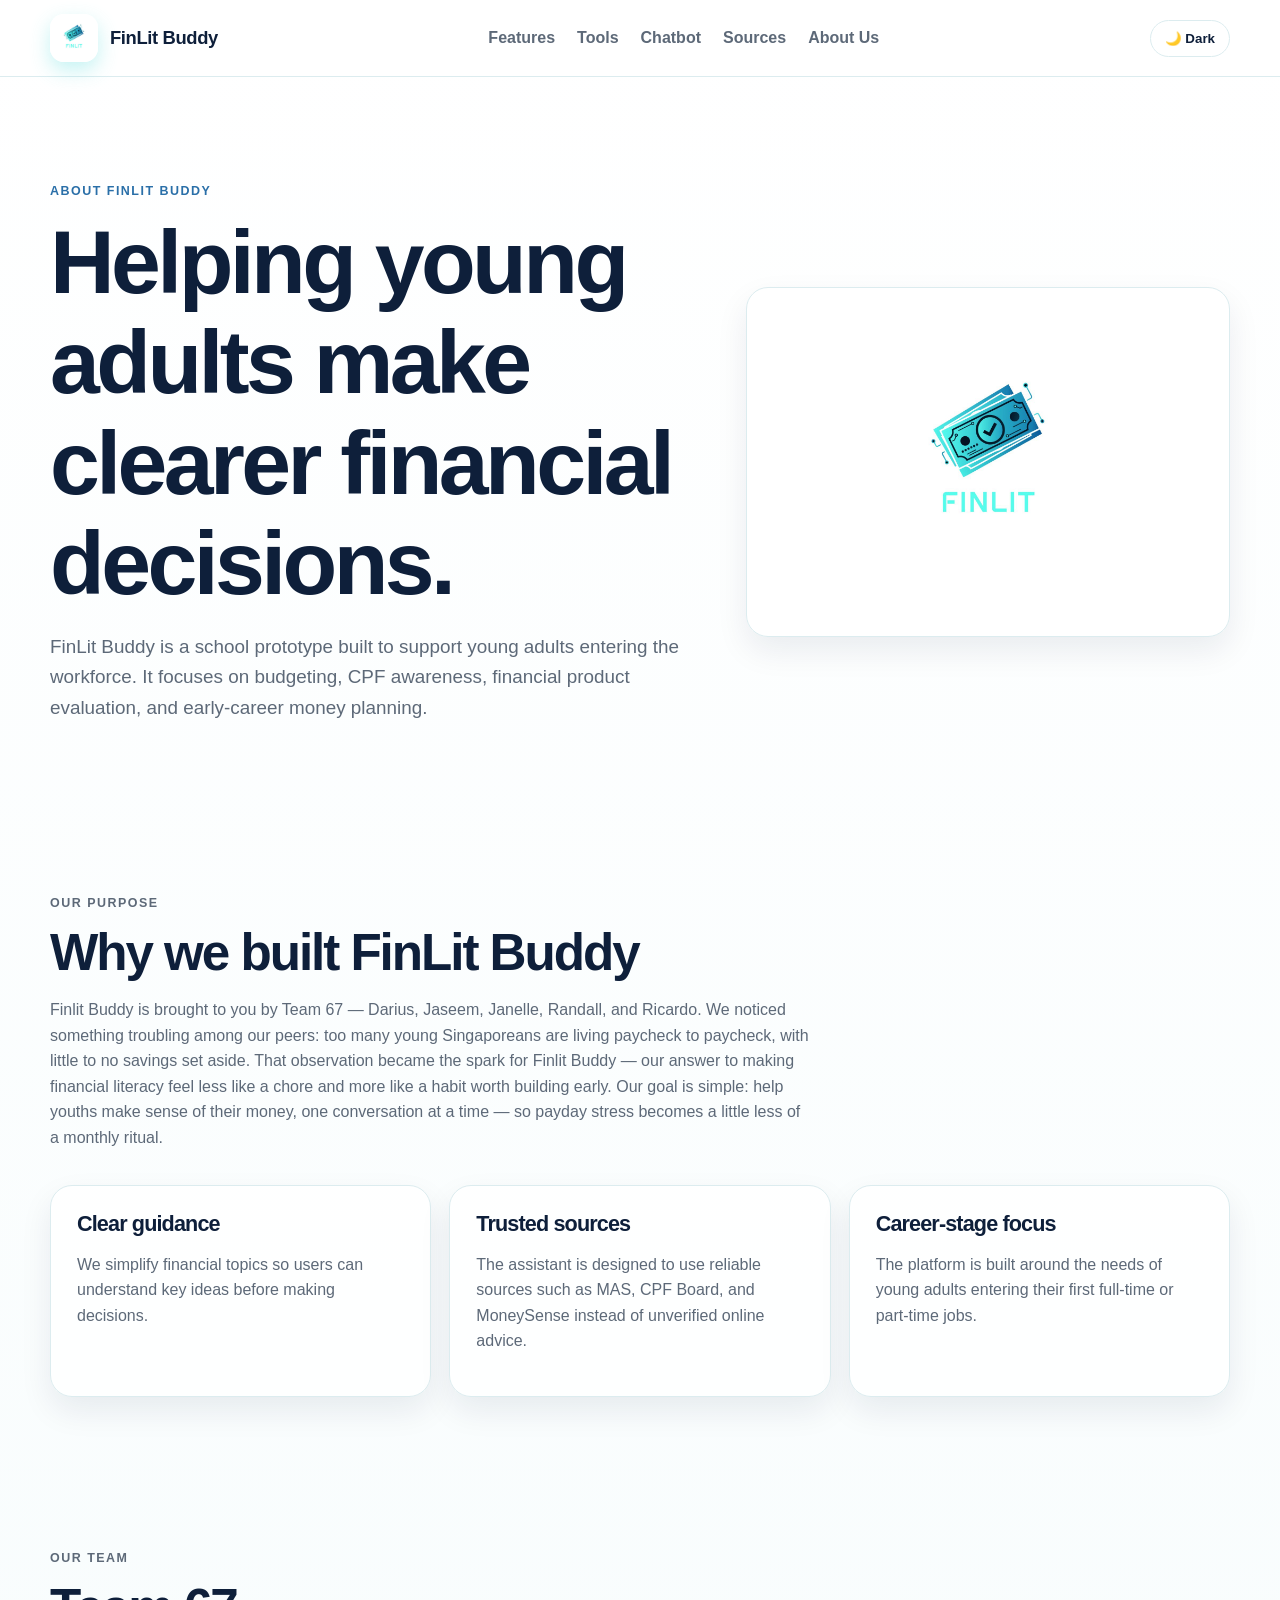
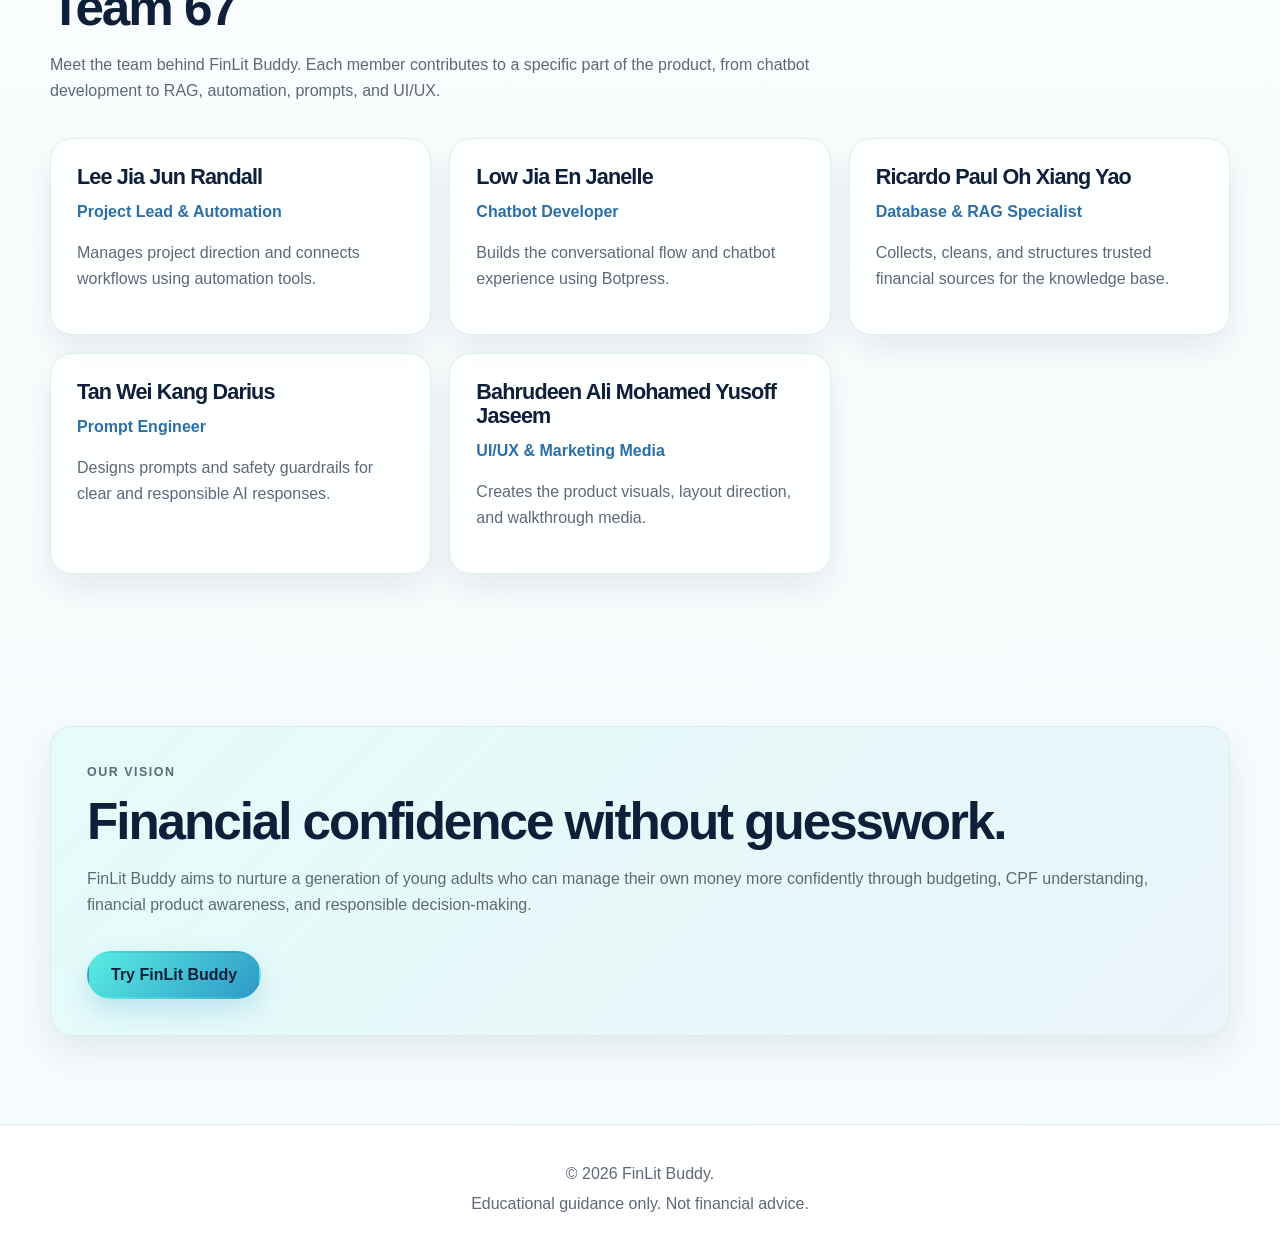
==== about.html @ 97e9ecfb "Initial website commit" ====
<!doctype html>
<html lang="en">
  <head>
    <meta charset="UTF-8" />
    <meta name="viewport" content="width=device-width, initial-scale=1.0" />

    <title>About Us | FinLit Buddy</title>

    <meta
      name="description"
      content="Learn more about FinLit Buddy, a Singapore-focused financial literacy assistant for young adults entering the workforce."
    />

    <link rel="stylesheet" href="styles.css" />
  </head>

  <body>
    <header class="site-header">
      <nav class="navbar">
        <a href="index.html" class="brand">
          <img
            src="assets/finlit-logo.jpg"
            alt="FinLit Buddy logo"
            class="brand-logo"
          />
          <span>FinLit Buddy</span>
        </a>

        <div class="nav-links" id="navLinks">
          <a href="index.html#features">Features</a>
          <a href="index.html#tools">Tools</a>
          <a href="index.html#chatbot">Chatbot</a>
          <a href="index.html#sources">Sources</a>
          <a href="about.html">About Us</a>
        </div>

        <button
          class="theme-toggle"
          id="themeToggle"
          type="button"
          aria-label="Toggle dark mode"
        >
          🌙 Dark
        </button>

        <button
          class="nav-toggle"
          id="navToggle"
          type="button"
          aria-label="Toggle navigation"
        >
          ☰
        </button>
      </nav>
    </header>

    <main>
      <section class="section about-hero">
        <div class="about-hero-content">
          <p class="eyebrow">About FinLit Buddy</p>

          <h1>Helping young adults make clearer financial decisions.</h1>

          <p class="hero-text">
            FinLit Buddy is a school prototype built to support young adults
            entering the workforce. It focuses on budgeting, CPF awareness,
            financial product evaluation, and early-career money planning.
          </p>
        </div>

        <div class="about-logo-card">
          <img src="assets/finlit-logo.jpg" alt="FinLit Buddy logo" />
        </div>
      </section>

      <section class="section about-section">
        <div class="section-heading">
          <p class="eyebrow">Our purpose</p>

          <h2>Why we built FinLit Buddy</h2>

          <p>
            Finlit Buddy is brought to you by Team 67 — Darius, Jaseem, Janelle,
            Randall, and Ricardo. We noticed something troubling among our
            peers: too many young Singaporeans are living paycheck to paycheck,
            with little to no savings set aside. That observation became the
            spark for Finlit Buddy — our answer to making financial literacy
            feel less like a chore and more like a habit worth building early.
            Our goal is simple: help youths make sense of their money, one
            conversation at a time — so payday stress becomes a little less of a
            monthly ritual.
          </p>
        </div>

        <div class="value-grid">
          <article class="value-card">
            <h3>Clear guidance</h3>
            <p>
              We simplify financial topics so users can understand key ideas
              before making decisions.
            </p>
          </article>

          <article class="value-card">
            <h3>Trusted sources</h3>
            <p>
              The assistant is designed to use reliable sources such as MAS, CPF
              Board, and MoneySense instead of unverified online advice.
            </p>
          </article>

          <article class="value-card">
            <h3>Career-stage focus</h3>
            <p>
              The platform is built around the needs of young adults entering
              their first full-time or part-time jobs.
            </p>
          </article>
        </div>
      </section>

      <section class="section about-section">
        <div class="section-heading">
          <p class="eyebrow">Our team</p>

          <h2>Team 67</h2>

          <p>
            Meet the team behind FinLit Buddy. Each member contributes to a
            specific part of the product, from chatbot development to RAG,
            automation, prompts, and UI/UX.
          </p>
        </div>

        <div class="team-grid">
          <article class="team-card">
            <h3>Lee Jia Jun Randall</h3>
            <p class="team-role">Project Lead & Automation</p>
            <p>
              Manages project direction and connects workflows using automation
              tools.
            </p>
          </article>

          <article class="team-card">
            <h3>Low Jia En Janelle</h3>
            <p class="team-role">Chatbot Developer</p>
            <p>
              Builds the conversational flow and chatbot experience using
              Botpress.
            </p>
          </article>

          <article class="team-card">
            <h3>Ricardo Paul Oh Xiang Yao</h3>
            <p class="team-role">Database & RAG Specialist</p>
            <p>
              Collects, cleans, and structures trusted financial sources for the
              knowledge base.
            </p>
          </article>

          <article class="team-card">
            <h3>Tan Wei Kang Darius</h3>
            <p class="team-role">Prompt Engineer</p>
            <p>
              Designs prompts and safety guardrails for clear and responsible AI
              responses.
            </p>
          </article>

          <article class="team-card">
            <h3>Bahrudeen Ali Mohamed Yusoff Jaseem</h3>
            <p class="team-role">UI/UX & Marketing Media</p>
            <p>
              Creates the product visuals, layout direction, and walkthrough
              media.
            </p>
          </article>
        </div>
      </section>

      <section class="section about-section">
        <div class="mission-box">
          <p class="eyebrow">Our vision</p>

          <h2>Financial confidence without guesswork.</h2>

          <p>
            FinLit Buddy aims to nurture a generation of young adults who can
            manage their own money more confidently through budgeting, CPF
            understanding, financial product awareness, and responsible
            decision-making.
          </p>

          <a href="index.html#chatbot" class="btn btn-primary"
            >Try FinLit Buddy</a
          >
        </div>
      </section>
    </main>

    <footer class="site-footer">
      <p>© 2026 FinLit Buddy.</p>
      <p>Educational guidance only. Not financial advice.</p>
    </footer>

    <script src="script.js"></script>
  </body>
</html>
---- styles.css ----
:root {
  --primary: #59EDE2;
  --secondary: #3FD8D8;
  --accent: #2E98C7;
  --accent-dark: #2A6FA8;
  --text-dark: #0E1F3A;
  --text-muted: #5D6978;
  --bg-light: #F4FBFC;
  --bg-soft: #E9F8FA;
  --white: #FFFFFF;
  --line: #DCECEF;
  --shadow: 0 18px 45px rgba(14, 31, 58, 0.12);
  --radius: 22px;
}

[data-theme="dark"] {
  --primary: #59EDE2;
  --secondary: #3FD8D8;
  --accent: #2E98C7;
  --accent-dark: #7ADFFF;
  --text-dark: #F4FBFC;
  --text-muted: #B8C5D1;
  --bg-light: #07111F;
  --bg-soft: #102A3A;
  --white: #0B1728;
  --line: rgba(89, 237, 226, 0.18);
  --shadow: 0 18px 45px rgba(0, 0, 0, 0.35);
}

* {
  box-sizing: border-box;
}

html {
  scroll-behavior: smooth;
}

body {
  margin: 0;
  font-family: Arial, Helvetica, sans-serif;
  background: linear-gradient(180deg, #ffffff 0%, var(--bg-light) 100%);
  color: var(--text-dark);
  line-height: 1.6;
}

[data-theme="dark"] body {
  background: linear-gradient(180deg, #06111F 0%, #0B1728 100%);
}

a {
  color: inherit;
  text-decoration: none;
}

img {
  max-width: 100%;
}

.site-header {
  position: sticky;
  top: 0;
  z-index: 20;
  background: rgba(255, 255, 255, 0.88);
  backdrop-filter: blur(16px);
  border-bottom: 1px solid var(--line);
}

[data-theme="dark"] .site-header {
  background: rgba(11, 23, 40, 0.9);
}

.navbar {
  width: min(1180px, calc(100% - 32px));
  margin: 0 auto;
  min-height: 76px;
  display: flex;
  align-items: center;
  justify-content: space-between;
  gap: 16px;
}

.brand {
  display: flex;
  align-items: center;
  gap: 12px;
  font-weight: 800;
  font-size: 1.15rem;
  letter-spacing: -0.02em;
}

.brand-logo {
  width: 48px;
  height: 48px;
  object-fit: cover;
  border-radius: 14px;
  box-shadow: 0 8px 20px rgba(63, 216, 216, 0.3);
}

.nav-links {
  display: flex;
  align-items: center;
  gap: 22px;
  font-weight: 700;
  color: var(--text-muted);
}

.nav-links a:hover {
  color: var(--accent-dark);
}

.nav-toggle {
  display: none;
  border: 0;
  background: var(--bg-soft);
  color: var(--text-dark);
  font-size: 1.35rem;
  padding: 8px 12px;
  border-radius: 12px;
  cursor: pointer;
}

.theme-toggle {
  border: 1px solid var(--line);
  background: var(--white);
  color: var(--text-dark);
  font-weight: 800;
  padding: 10px 14px;
  border-radius: 999px;
  cursor: pointer;
  transition: 0.2s ease;
  white-space: nowrap;
}

.theme-toggle:hover {
  background: var(--bg-soft);
  transform: translateY(-1px);
}

.section {
  width: min(1180px, calc(100% - 32px));
  margin: 0 auto;
  padding: 88px 0;
}

.hero {
  display: grid;
  grid-template-columns: 1.1fr 0.9fr;
  gap: 56px;
  align-items: center;
  min-height: calc(100vh - 76px);
}

.eyebrow {
  margin: 0 0 10px;
  text-transform: uppercase;
  letter-spacing: 0.12em;
  font-weight: 800;
  font-size: 0.78rem;
  color: var(--accent-dark);
}

h1,
h2,
h3 {
  line-height: 1.12;
  margin: 0;
  letter-spacing: -0.04em;
}

h1 {
  font-size: clamp(2.7rem, 7vw, 5.6rem);
  max-width: 850px;
}

h2 {
  font-size: clamp(2rem, 4vw, 3.4rem);
}

h3 {
  font-size: 1.35rem;
}

.hero-text,
.section-heading p,
.feature-card p,
.tool-card p,
.source-card p,
.embed-card p,
.hero-card p,
.site-footer p,
.value-card p,
.team-card p,
.mission-box p {
  color: var(--text-muted);
}

.hero-text {
  font-size: 1.18rem;
  max-width: 700px;
}

.hero-actions {
  display: flex;
  gap: 14px;
  flex-wrap: wrap;
  margin-top: 30px;
}

.btn {
  display: inline-flex;
  justify-content: center;
  align-items: center;
  min-height: 48px;
  padding: 0 22px;
  border-radius: 999px;
  border: 2px solid transparent;
  font-weight: 800;
  cursor: pointer;
  transition: 0.2s ease;
}

.btn-primary {
  background: linear-gradient(135deg, var(--primary), var(--accent));
  color: #0E1F3A;
  box-shadow: 0 12px 28px rgba(46, 152, 199, 0.22);
}

.btn-primary:hover {
  transform: translateY(-2px);
  box-shadow: 0 16px 34px rgba(46, 152, 199, 0.28);
}

.btn-outline {
  border-color: var(--accent);
  color: var(--accent-dark);
  background: var(--white);
}

[data-theme="dark"] .btn-outline {
  background: transparent;
  color: var(--primary);
}

.btn-outline:hover {
  background: var(--bg-soft);
}

.full-width {
  width: 100%;
}

.hero-card,
.feature-card,
.tool-card,
.source-card,
.embed-card,
.rag-box,
.chat-preview,
.value-card,
.team-card,
.about-logo-card,
.mission-box {
  background: rgba(255, 255, 255, 0.9);
  border: 1px solid var(--line);
  border-radius: var(--radius);
  box-shadow: 0 14px 32px rgba(14, 31, 58, 0.08);
}

[data-theme="dark"] .hero-card,
[data-theme="dark"] .feature-card,
[data-theme="dark"] .tool-card,
[data-theme="dark"] .source-card,
[data-theme="dark"] .embed-card,
[data-theme="dark"] .rag-box,
[data-theme="dark"] .chat-preview,
[data-theme="dark"] .value-card,
[data-theme="dark"] .team-card,
[data-theme="dark"] .about-logo-card,
[data-theme="dark"] .mission-box {
  background: rgba(11, 23, 40, 0.92);
}

.hero-card {
  padding: 34px;
  position: relative;
  overflow: hidden;
}

.hero-card::before {
  content: "";
  position: absolute;
  width: 260px;
  height: 260px;
  right: -90px;
  top: -90px;
  background: radial-gradient(circle, rgba(89, 237, 226, 0.45), transparent 65%);
}

.hero-card img {
  display: block;
  width: min(360px, 100%);
  margin: 0 auto 24px;
  border-radius: 24px;
}

.section-heading {
  max-width: 760px;
  margin-bottom: 34px;
}

.feature-grid,
.source-grid,
.value-grid {
  display: grid;
  gap: 18px;
}

.feature-grid {
  grid-template-columns: repeat(4, 1fr);
}

.source-grid,
.value-grid {
  grid-template-columns: repeat(3, 1fr);
}

.feature-card,
.source-card,
.value-card,
.team-card {
  padding: 26px;
}

.icon {
  width: 52px;
  height: 52px;
  display: grid;
  place-items: center;
  border-radius: 16px;
  background: var(--bg-soft);
  margin-bottom: 18px;
  font-size: 1.5rem;
}

.split-section {
  background:
    radial-gradient(circle at 12% 20%, rgba(89, 237, 226, 0.24), transparent 28%),
    radial-gradient(circle at 90% 10%, rgba(46, 152, 199, 0.16), transparent 26%);
}

.tool-grid {
  display: grid;
  grid-template-columns: repeat(2, 1fr);
  gap: 20px;
}

.tool-card {
  padding: 28px;
}

label {
  display: block;
  margin-top: 18px;
  margin-bottom: 8px;
  font-weight: 800;
}

input,
textarea {
  width: 100%;
  border: 1px solid var(--line);
  border-radius: 14px;
  padding: 14px 16px;
  font: inherit;
  color: var(--text-dark);
  background: #fbfeff;
  outline: none;
}

[data-theme="dark"] input,
[data-theme="dark"] textarea {
  background: #07111F;
  color: var(--text-dark);
}

input:focus,
textarea:focus {
  border-color: var(--accent);
  box-shadow: 0 0 0 4px rgba(89, 237, 226, 0.18);
}

.tool-card .btn {
  margin-top: 18px;
}

.result-box {
  margin-top: 18px;
  padding: 18px;
  border-radius: 16px;
  background: var(--bg-soft);
  color: var(--text-dark);
  min-height: 72px;
  border: 1px solid rgba(63, 216, 216, 0.3);
}

.chatbot-section {
  padding-top: 70px;
}

.chatbot-layout {
  display: grid;
  grid-template-columns: 0.85fr 1.15fr;
  gap: 24px;
  align-items: stretch;
}

.chat-preview,
.embed-card {
  padding: 28px;
}

.chat-window {
  min-height: 420px;
  border-radius: 22px;
  background: linear-gradient(180deg, #f7feff, #eefbfd);
  border: 1px solid var(--line);
  padding: 18px;
}

[data-theme="dark"] .chat-window {
  background: linear-gradient(180deg, #102A3A, #07111F);
}

.chat-header {
  display: flex;
  align-items: center;
  gap: 10px;
  padding-bottom: 16px;
  border-bottom: 1px solid var(--line);
  margin-bottom: 18px;
}

.status-dot {
  width: 12px;
  height: 12px;
  background: var(--primary);
  border-radius: 999px;
  box-shadow: 0 0 0 6px rgba(89, 237, 226, 0.18);
}

.chat-message {
  max-width: 88%;
  padding: 14px 16px;
  border-radius: 18px;
  margin-bottom: 14px;
}

.chat-message.bot {
  background: var(--white);
  border: 1px solid var(--line);
}

.chat-message.user {
  margin-left: auto;
  background: var(--accent-dark);
  color: var(--white);
}

.botpress-container {
  min-height: 420px;
  border: 2px dashed rgba(46, 152, 199, 0.35);
  border-radius: 22px;
  background:
    linear-gradient(135deg, rgba(89, 237, 226, 0.08), rgba(46, 152, 199, 0.08)),
    var(--white);
  display: grid;
  place-items: center;
  text-align: center;
  padding: 28px;
}

[data-theme="dark"] .botpress-container {
  background:
    linear-gradient(135deg, rgba(89, 237, 226, 0.08), rgba(46, 152, 199, 0.12)),
    #07111F;
}

.placeholder-text {
  max-width: 360px;
}

.rag-box {
  margin-top: 22px;
  padding: 28px;
}

.table-wrap {
  overflow-x: auto;
  margin-top: 18px;
}

table {
  width: 100%;
  border-collapse: collapse;
  min-width: 720px;
  background: var(--white);
  border-radius: 14px;
  overflow: hidden;
}

[data-theme="dark"] table {
  background: #0B1728;
}

th,
td {
  text-align: left;
  padding: 16px;
  border-bottom: 1px solid var(--line);
}

th {
  background: var(--bg-soft);
  color: var(--text-dark);
}

[data-theme="dark"] th {
  background: #102A3A;
}

td {
  color: var(--text-muted);
}

/* About page */
.about-hero {
  display: grid;
  grid-template-columns: 1.15fr 0.85fr;
  gap: 42px;
  align-items: center;
  padding-top: 105px;
}

.about-logo-card {
  padding: 34px;
  text-align: center;
}

.about-logo-card img {
  width: min(340px, 100%);
  border-radius: 26px;
}

.about-section {
  padding-top: 64px;
}

.team-grid {
  display: grid;
  grid-template-columns: repeat(3, 1fr);
  gap: 18px;
}

.team-role {
  color: var(--accent-dark) !important;
  font-weight: 800;
  margin: 10px 0;
}

.mission-box {
  padding: 36px;
  background:
    linear-gradient(135deg, rgba(89, 237, 226, 0.16), rgba(46, 152, 199, 0.10)),
    var(--white);
}

[data-theme="dark"] .mission-box {
  background:
    linear-gradient(135deg, rgba(89, 237, 226, 0.08), rgba(46, 152, 199, 0.10)),
    rgba(11, 23, 40, 0.92);
}

.mission-box .btn {
  margin-top: 18px;
}

.site-footer {
  border-top: 1px solid var(--line);
  padding: 32px 16px;
  text-align: center;
  background: var(--white);
}

[data-theme="dark"] .site-footer {
  background: #07111F;
}

.site-footer p {
  margin: 4px 0;
}

code {
  background: var(--bg-soft);
  padding: 3px 7px;
  border-radius: 7px;
  color: var(--accent-dark);
}

@media (max-width: 980px) {
  .navbar {
    gap: 12px;
  }

  .nav-links {
    gap: 14px;
    font-size: 0.92rem;
  }
}

@media (max-width: 920px) {
  .hero,
  .chatbot-layout,
  .tool-grid,
  .about-hero {
    grid-template-columns: 1fr;
  }

  .feature-grid {
    grid-template-columns: repeat(2, 1fr);
  }

  .source-grid,
  .value-grid,
  .team-grid {
    grid-template-columns: repeat(2, 1fr);
  }

  .hero {
    min-height: auto;
    padding-top: 70px;
  }
}

@media (max-width: 720px) {
  .nav-toggle {
    display: inline-flex;
  }

  .nav-links {
    position: absolute;
    top: 76px;
    left: 16px;
    right: 16px;
    display: none;
    flex-direction: column;
    align-items: flex-start;
    background: var(--white);
    border: 1px solid var(--line);
    border-radius: 18px;
    padding: 18px;
    box-shadow: var(--shadow);
  }

  [data-theme="dark"] .nav-links {
    background: var(--white);
  }

  .nav-links.active {
    display: flex;
  }

  .theme-toggle {
    margin-left: auto;
    padding: 8px 12px;
  }

  .section {
    padding: 64px 0;
  }

  .feature-grid,
  .source-grid,
  .value-grid,
  .team-grid {
    grid-template-columns: 1fr;
  }

  .hero-actions {
    flex-direction: column;
  }

  .btn {
    width: 100%;
  }
}
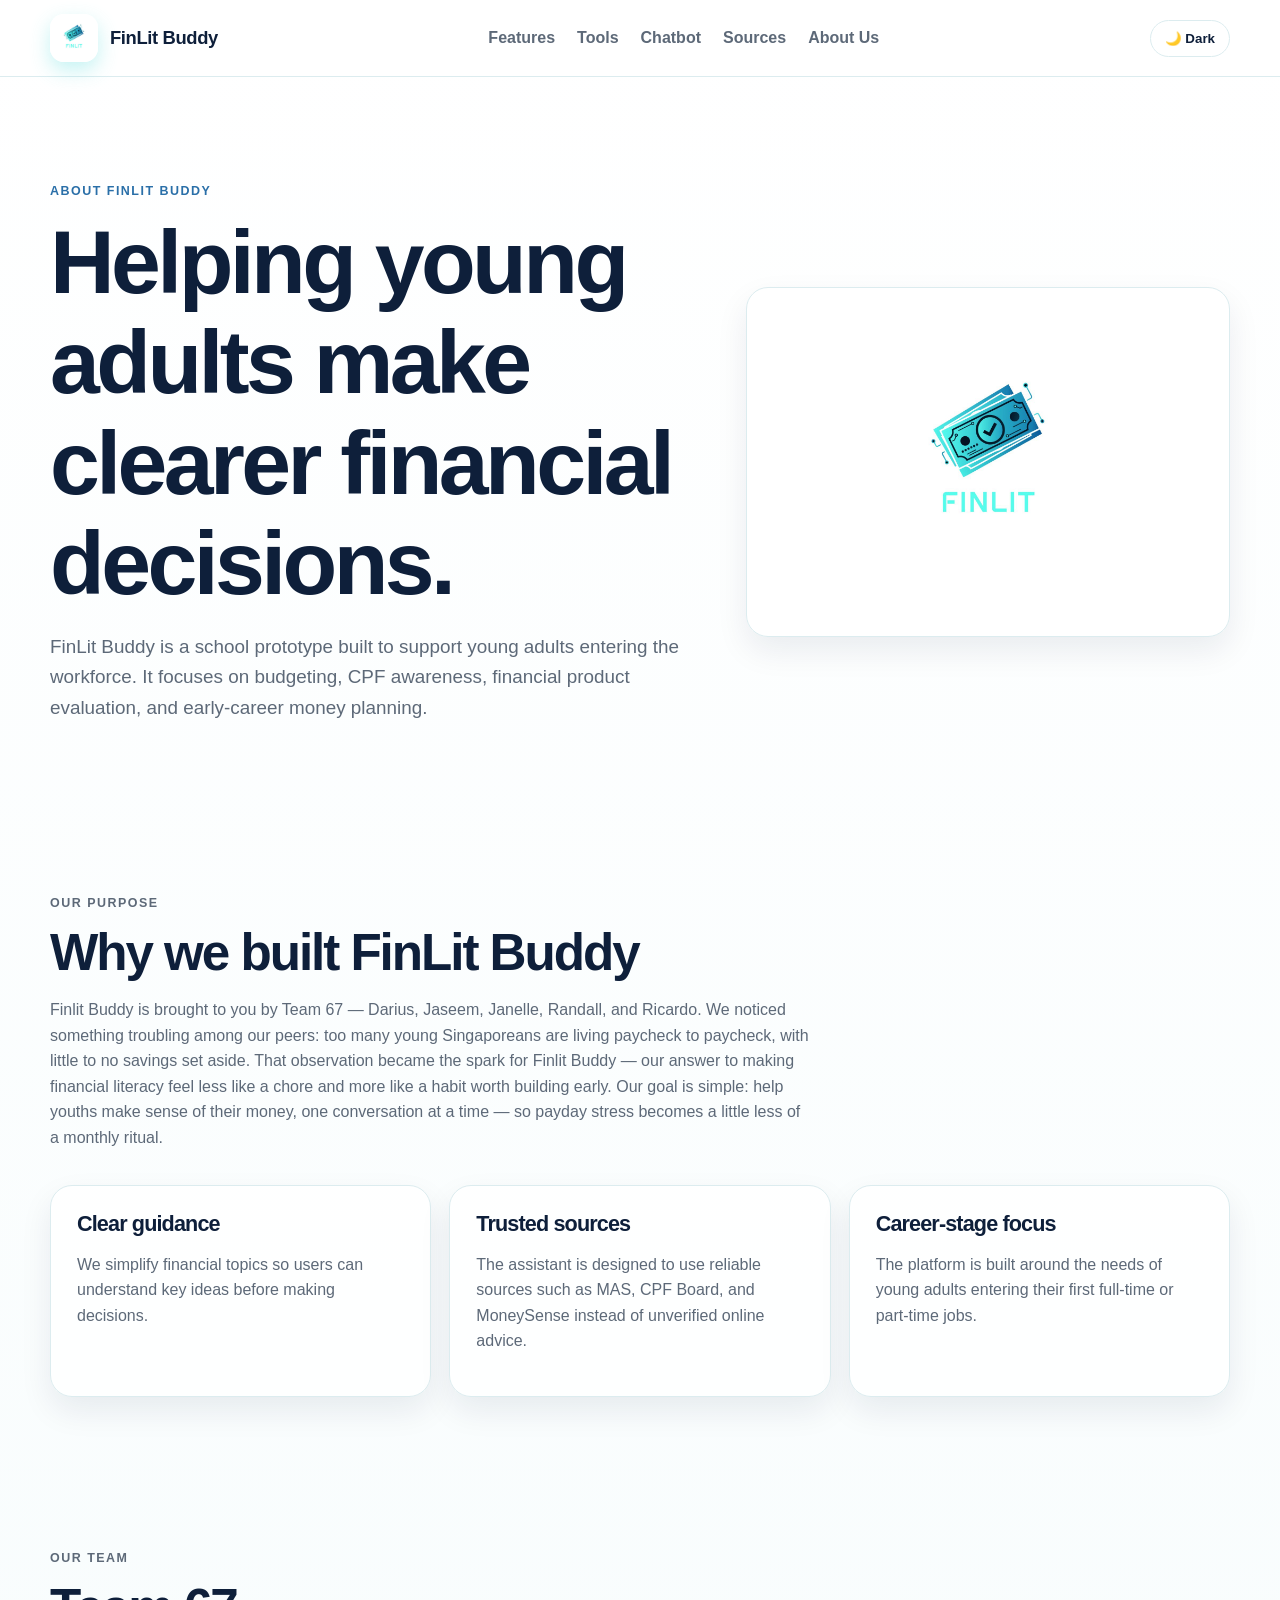
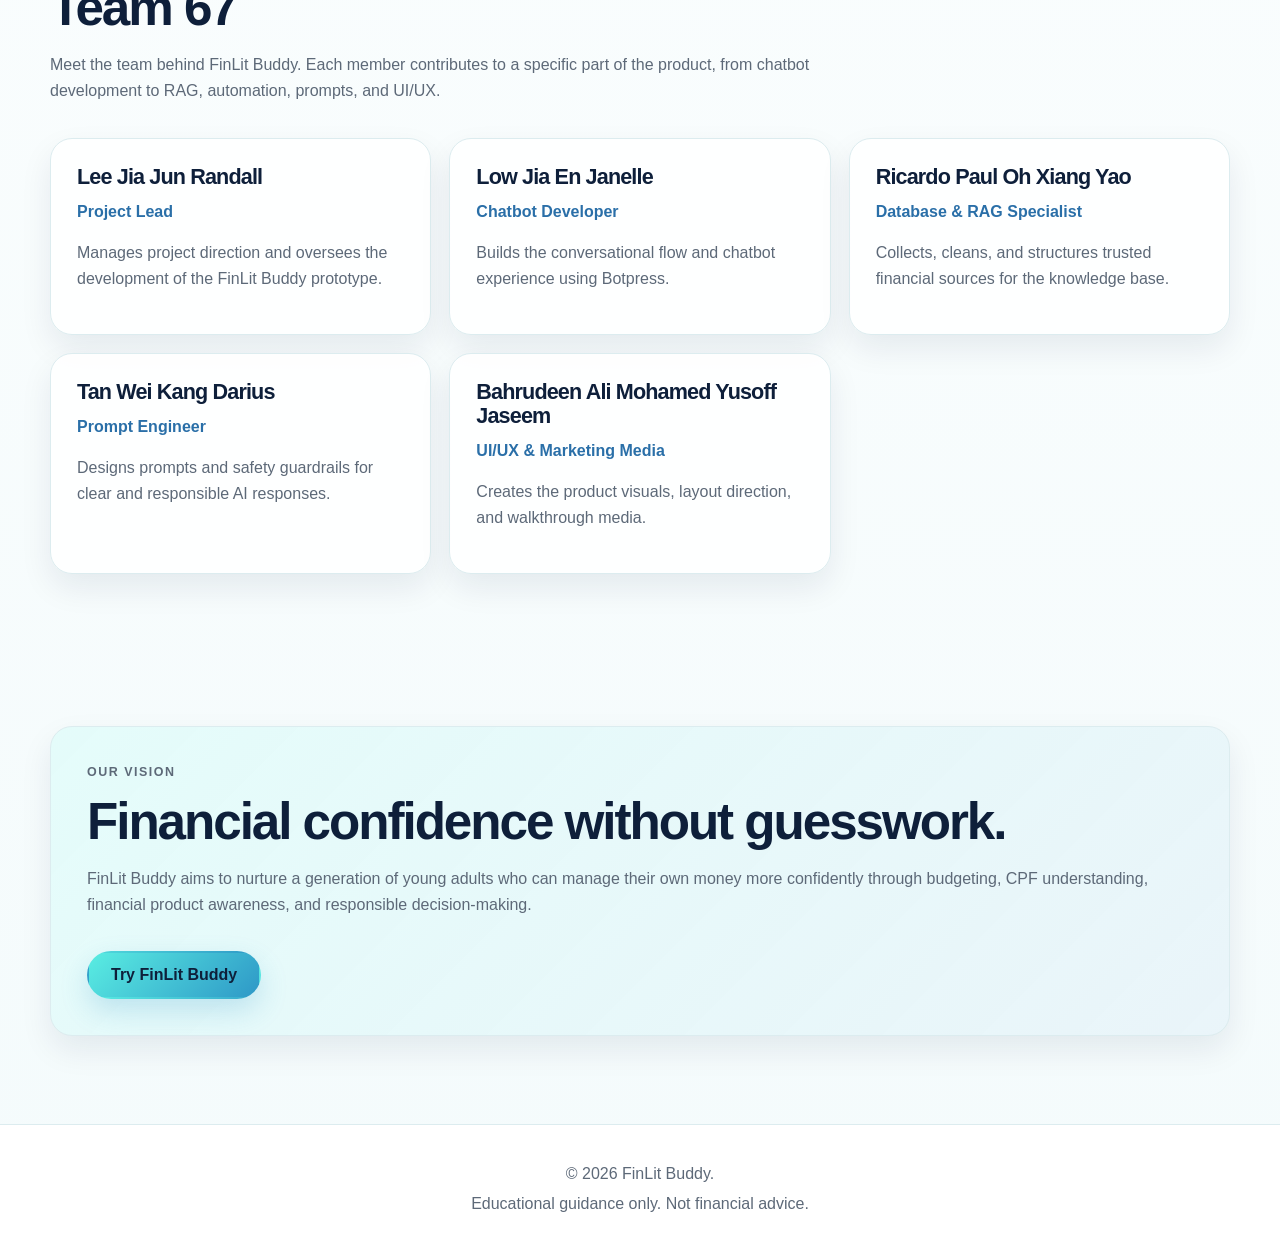
==== commit a646dbee: "Update 1.1" ====
--- a/about.html
+++ b/about.html
@@ -135,10 +135,10 @@
         <div class="team-grid">
           <article class="team-card">
             <h3>Lee Jia Jun Randall</h3>
-            <p class="team-role">Project Lead & Automation</p>
-            <p>
-              Manages project direction and connects workflows using automation
-              tools.
+            <p class="team-role">Project Lead</p>
+            <p>
+              Manages project direction and oversees the development of the
+              FinLit Buddy prototype.
             </p>
           </article>
 
--- a/styles.css
+++ b/styles.css
@@ -243,6 +243,19 @@
 
 .btn-outline:hover {
   background: var(--bg-soft);
+}
+
+.btn-secondary {
+  margin-top: 10px;
+  min-height: 42px;
+  border-color: var(--line);
+  background: transparent;
+  color: var(--text-muted);
+}
+
+.btn-secondary:hover {
+  background: var(--bg-soft);
+  color: var(--text-dark);
 }
 
 .full-width {
@@ -403,6 +416,41 @@
   border: 1px solid rgba(63, 216, 216, 0.3);
 }
 
+.result-breakdown {
+  display: grid;
+  gap: 8px;
+  margin: 14px 0;
+}
+
+.result-breakdown span {
+  display: flex;
+  justify-content: space-between;
+  gap: 18px;
+  padding-bottom: 8px;
+  border-bottom: 1px solid var(--line);
+}
+
+.tool-disclaimer {
+  margin: 14px 0 0;
+  font-size: 0.8rem;
+  color: var(--text-muted);
+}
+
+.score-meter {
+  height: 10px;
+  margin: 14px 0;
+  overflow: hidden;
+  border-radius: 999px;
+  background: var(--line);
+}
+
+.score-meter span {
+  display: block;
+  height: 100%;
+  border-radius: inherit;
+  background: linear-gradient(90deg, var(--secondary), var(--accent));
+}
+
 .chatbot-section {
   padding-top: 70px;
 }
@@ -489,6 +537,104 @@
   max-width: 360px;
 }
 
+.demo-section {
+  padding-top: 70px;
+}
+
+.demo-layout {
+  display: grid;
+  grid-template-columns: 1.1fr 0.9fr;
+  gap: 24px;
+  align-items: stretch;
+}
+
+.demo-visual {
+  overflow: hidden;
+  border: 1px solid var(--line);
+  border-radius: var(--radius);
+  background: var(--white);
+  box-shadow: 0 14px 32px rgba(14, 31, 58, 0.08);
+}
+
+.demo-browser-bar {
+  display: flex;
+  align-items: center;
+  gap: 8px;
+  padding: 16px 20px;
+  color: var(--text-muted);
+  border-bottom: 1px solid var(--line);
+}
+
+.demo-browser-bar span {
+  width: 9px;
+  height: 9px;
+  border-radius: 50%;
+  background: var(--primary);
+}
+
+.demo-browser-bar span:nth-child(2) { background: var(--secondary); }
+.demo-browser-bar span:nth-child(3) { background: var(--accent); }
+
+.demo-browser-bar strong {
+  margin-left: 8px;
+  font-size: 0.9rem;
+}
+
+.demo-chat {
+  min-height: 330px;
+  padding: 28px;
+  background: linear-gradient(180deg, rgba(89, 237, 226, 0.08), transparent);
+}
+
+.demo-chat .chat-message {
+  margin-bottom: 20px;
+}
+
+.source-chip {
+  display: inline-flex;
+  padding: 8px 12px;
+  border-radius: 999px;
+  background: var(--bg-soft);
+  color: var(--accent-dark);
+  font-size: 0.82rem;
+  font-weight: 800;
+}
+
+.demo-details {
+  display: grid;
+  gap: 16px;
+}
+
+.demo-step {
+  display: flex;
+  gap: 16px;
+  padding: 22px;
+  border: 1px solid var(--line);
+  border-radius: var(--radius);
+  background: var(--white);
+  box-shadow: 0 14px 32px rgba(14, 31, 58, 0.06);
+}
+
+.demo-step h3 {
+  font-size: 1.1rem;
+}
+
+.demo-step p {
+  margin: 7px 0 0;
+  color: var(--text-muted);
+}
+
+.demo-step-number {
+  display: grid;
+  flex: 0 0 36px;
+  height: 36px;
+  place-items: center;
+  border-radius: 50%;
+  background: var(--primary);
+  color: var(--text-dark);
+  font-weight: 900;
+}
+
 .rag-box {
   margin-top: 22px;
   padding: 28px;
@@ -620,6 +766,7 @@
 @media (max-width: 920px) {
   .hero,
   .chatbot-layout,
+  .demo-layout,
   .tool-grid,
   .about-hero {
     grid-template-columns: 1fr;
